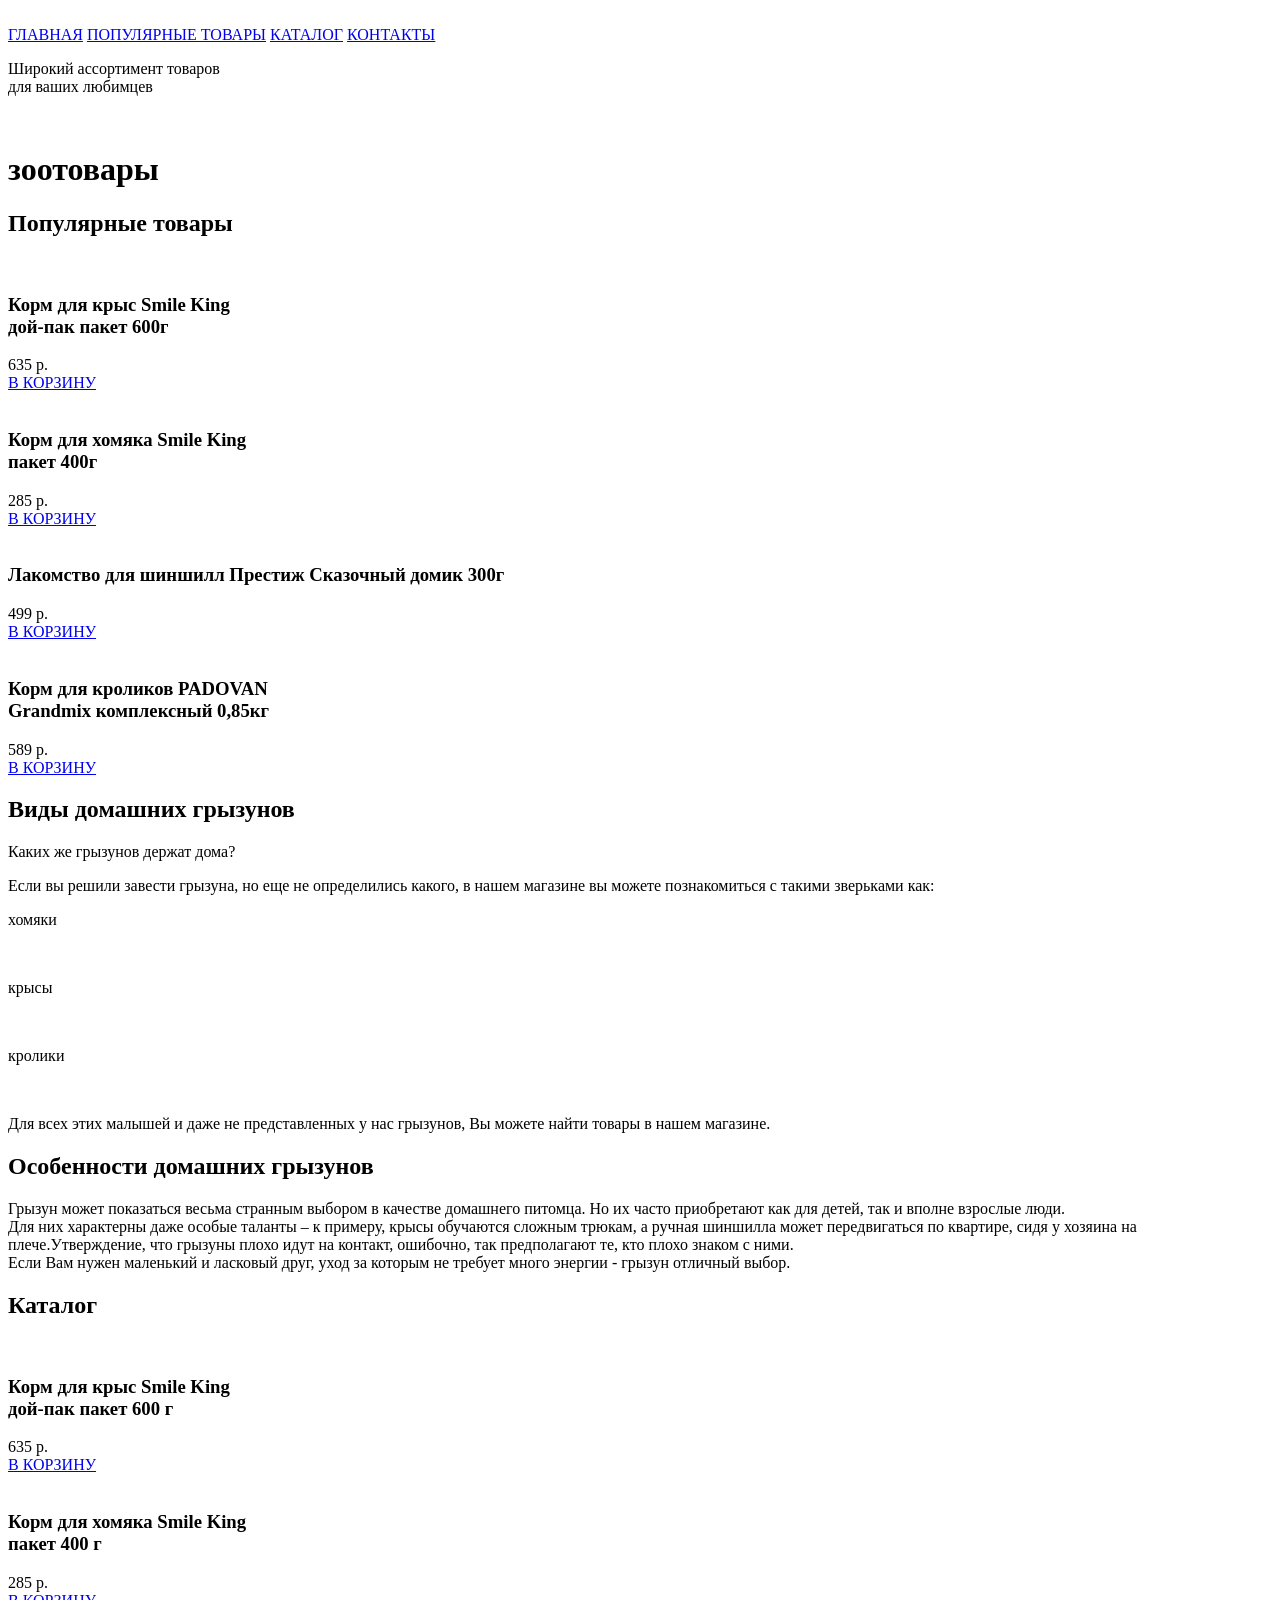
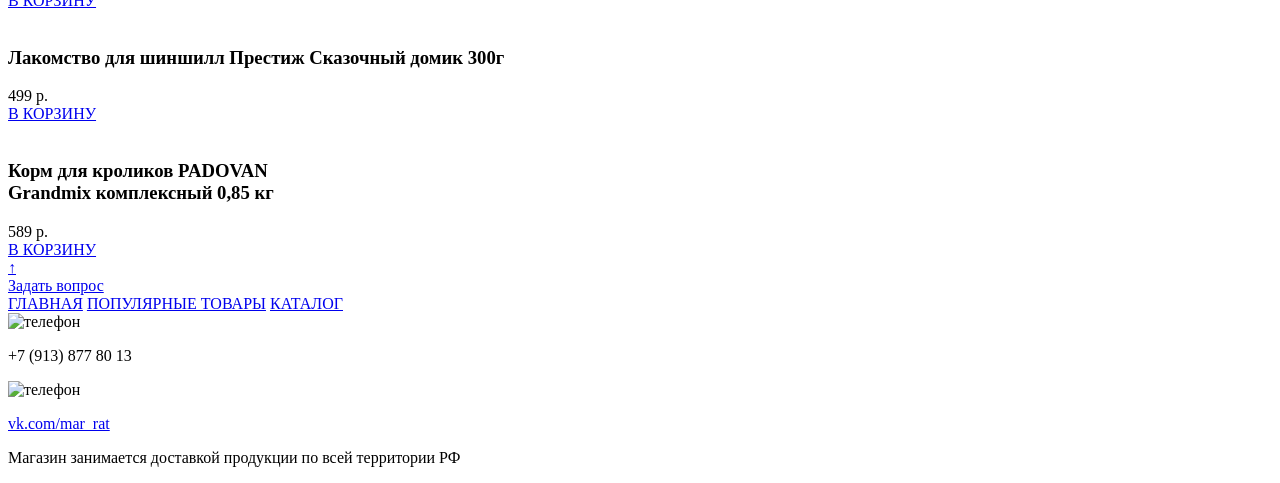
==== index.html @ 5a56268b "Add files via upload" ====
<!DOCTYPE html>
<html lang="ru">
<head>
    <meta charset="UTF-8">
    <meta name="viewport" content="width=device-width, initial-scale=1.0">
    <link rel="stylesheet" href="css/style.css">
    <title>RAT</title>
</head>
<body>
    <header>
        <div class="header__bottom">
            <div class="header__inner">
                <a class="header__logo" href="index.html"><img src="images/logo.png" alt=""></a>
                <nav class="nav">
                    <a class="nav__link" href="#" data-scroll="main">ГЛАВНАЯ</a>
                    <a class="nav__link" href="#" data-scroll="projects">ПОПУЛЯРНЫЕ ТОВАРЫ</a>
                    <a class="nav__link" href="#" data-scroll="services">КАТАЛОГ</a>
                    <a class="nav__link" href="#" data-scroll="footer">КОНТАКТЫ</a>
                </nav>
            </div>
        </div>
    </header>

    <div class="page" id="main">
        <div class="intro">
            <div class="container">
                <div class="intro__inner">
                    <p class="intro__subtitle">Широкий ассортимент товаров<br>для ваших любимцев</p>
					<img class="intro__title" src="images/title.png" alt="">
					<h1 class="intro__subtitle">зоотовары</h1>
                </div>
            </div>
        </div>


        <section class="section  section--services" id="projects">
            <div class="container">
                <h2 class="section__title">Популярные товары</h2>

                <div class="services">
                    <div class="services__item">
                        <img class="services__logo" src="images/services/service-1.png" alt="">
                        <div class="services__item-footer">
                            <h3 class="services__title">Корм для крыс Smile King<br>дой-пак пакет 600г</h3>
                            <div class="services__price">635 р.</div>
                            <a class="btn  btn--yellow  btn--sm" href="service-1.html">В КОРЗИНУ</a>
                        </div>
                    </div>

                    <div class="services__item">
                        <img class="services__logo" src="images/services/service-2.png" alt="">
                        <div class="services__item-footer">
                            <h3 class="services__title">Корм для хомяка Smile King<br>пакет 400г</h3>
                            <div class="services__price">285 р.</div>
                            <a class="btn  btn--yellow  btn--sm" href="service-2.html">В КОРЗИНУ</a>
                        </div>
                    </div>

                    <div class="services__item">
                        <img class="services__logo  services__logo--mb" src="images/services/service-3.png" alt="">
                        <div class="services__item-footer">
                            <h3 class="services__title">Лакомство для шиншилл Престиж Сказочный домик 300г</h3>
                            <div class="services__price">499 р.</div>
                            <a class="btn  btn--yellow  btn--sm" href="service-3.html">В КОРЗИНУ</a>
                        </div>
                    </div>

                    <div class="services__item">
                        <img class="services__logo" src="images/services/service-4.png" alt="">
                        <div class="services__item-footer">
                            <h3 class="services__title">Корм для кроликов PADOVAN<br>Grandmix комплексный 0,85кг</h3>
                            <div class="services__price">589 р.</div>
                            <a class="btn  btn--yellow  btn--sm" href="service-4.html">В КОРЗИНУ</a>
                        </div>
                    </div>
                </div>
            </div>
        </section>

        <section class="section  section--who-we-are">
            <div class="container">
                <h2 class="section__title">Виды  домашних грызунов</h2>
                <div class="who-we-are">
                    <p class="properties">
					Каких же грызунов держат дома?
				</p>
				<p class="properties">
					Если вы решили завести грызуна, но еще не определились какого, в нашем магазине вы можете познакомиться с такими зверьками как:
				</p>
				
				<div class="flex-con">
					<div class="card-g flex-column">
							
						<div class="flex-con flex-column">
							<p class="properties">хомяки</p>
							<div class="card-img">
								<img src="images/[jvzr.png" alt="" />
							</div>
						</div>
					</div>
					<div class="card-g flex-column">
							
						<div class="flex-con flex-column">
							<p class="properties">крысы</p>
							<div class="card-img">
								<img src="images/Без-имени-1.png" alt="" />
							</div>
						</div>
					</div>
					<div class="card-g flex-column">
							
						<div class="flex-con flex-column">
							<p class="properties">кролики</p>
							<div class="card-img">
								<img src="images/Без-имени-2.png" alt="" />
							</div>
						</div>
					</div>
					
				</div>
                </div>
                <p class="properties">
					Для всех этих малышей и даже не представленных у нас грызунов, Вы можете найти товары в нашем магазине.
				</p>
            </div>
        </section>
        </div>

        <section class="section  section--properties">
            <div class="container">
                <h2 class="section__title">Особенности домашних грызунов</h2>

                <p class="properties">
                	Грызун может показаться весьма странным выбором в качестве домашнего питомца. Но их часто приобретают как для детей, так и вполне взрослые люди.<br />
Для них характерны даже особые таланты – к примеру, крысы обучаются сложным трюкам, а ручная шиншилла может передвигаться по квартире, сидя у хозяина на плече.Утверждение, что грызуны плохо идут на контакт, ошибочно, так предполагают те, кто плохо знаком с ними. <br />
Если Вам нужен маленький и ласковый друг, уход за которым не требует много 
энергии  - грызун отличный выбор.
                </p>
            </div>
        </section>

        <section class="section  section--services" id="services">
            <div class="container">
            <div class="cont">
                <h2 class="section__title">Каталог</h2>

                <div class="services">
                    <div class="services__item">
                        <img class="services__logo" src="images/services/service-1.png" alt="">
                        <div class="services__item-footer">
                            <h3 class="services__title">Корм для крыс Smile King<br>дой-пак пакет 600 г</h3>
                            <div class="services__price">635 р.</div>
                            <a class="btn  btn--yellow  btn--sm" href="service-1.html">В КОРЗИНУ</a>
                        </div>
                    </div>

                    <div class="services__item">
                        <img class="services__logo" src="images/services/service-2.png" alt="">
                        <div class="services__item-footer">
                            <h3 class="services__title">Корм для хомяка Smile King<br>пакет 400 г</h3>
                            <div class="services__price">285 р.</div>
                            <a class="btn  btn--yellow  btn--sm" href="service-2.html">В КОРЗИНУ</a>
                        </div>
                    </div>

                    <div class="services__item">
                        <img class="services__logo  services__logo--mb" src="images/services/service-3.png" alt="">
                        <div class="services__item-footer">
                            <h3 class="services__title">Лакомство для шиншилл Престиж Сказочный домик 300г</h3>
                            <div class="services__price">499 р.</div>
                            <a class="btn  btn--yellow  btn--sm" href="service-3.html">В КОРЗИНУ</a>
                        </div>
                    </div>

                    <div class="services__item">
                        <img class="services__logo" src="images/services/service-4.png" alt="">
                        <div class="services__item-footer">
                            <h3 class="services__title">Корм для кроликов PADOVAN<br>Grandmix комплексный 0,85 кг</h3>
                            <div class="services__price">589 р.</div>
                            <a class="btn  btn--yellow  btn--sm" href="service-4.html">В КОРЗИНУ</a>
                        </div>
                    </div>
                </div>
                </div>
            </div>
            <div class="scroll-to-top">
                <a href="#" id="scrollToTopButton">&uarr;</a>
            </div>
            <a class="button-question" href="question.html">Задать вопрос</a>
    <script type="text/javascript" src="js/html5lightbox.js"></script>
    <script src="js/app.js"></script>
    <script src="js/slider.js"></script>

<footer class="footer" id="footer">
    <div class="container">
        <nav class="nav">
                    <a class="nav__link" href="#" data-scroll="main">ГЛАВНАЯ</a>
                    <a class="nav__link" href="#" data-scroll="projects">ПОПУЛЯРНЫЕ ТОВАРЫ</a>
                    <a class="nav__link" href="#" data-scroll="services">КАТАЛОГ</a>
                </nav>
                <div class="footer__contacts">
        			<div class="footer__contacts-item">
        			<img class="footer__contacts-logo" src=images/tel.png alt="телефон" width="30">
        			<p>+7 (913) 877 80 13</p></div>
          			 <div class="footer__contacts-item">
          			 <img class="footer__contacts-logo" src=images/vk.png alt="телефон" width="30">
          			 <p><a class="footer__contacts-anchor" href="http://vk.com/mar_rat" target="_blank">vk.com/mar_rat</a></p>
          			 </div>
        </div>
        <div class="footer__info  footer__info--mb">
        <p>Магазин занимается доставкой продукции по всей территории РФ</p>
</div>
    </div>
</footer>
</body>
</html>
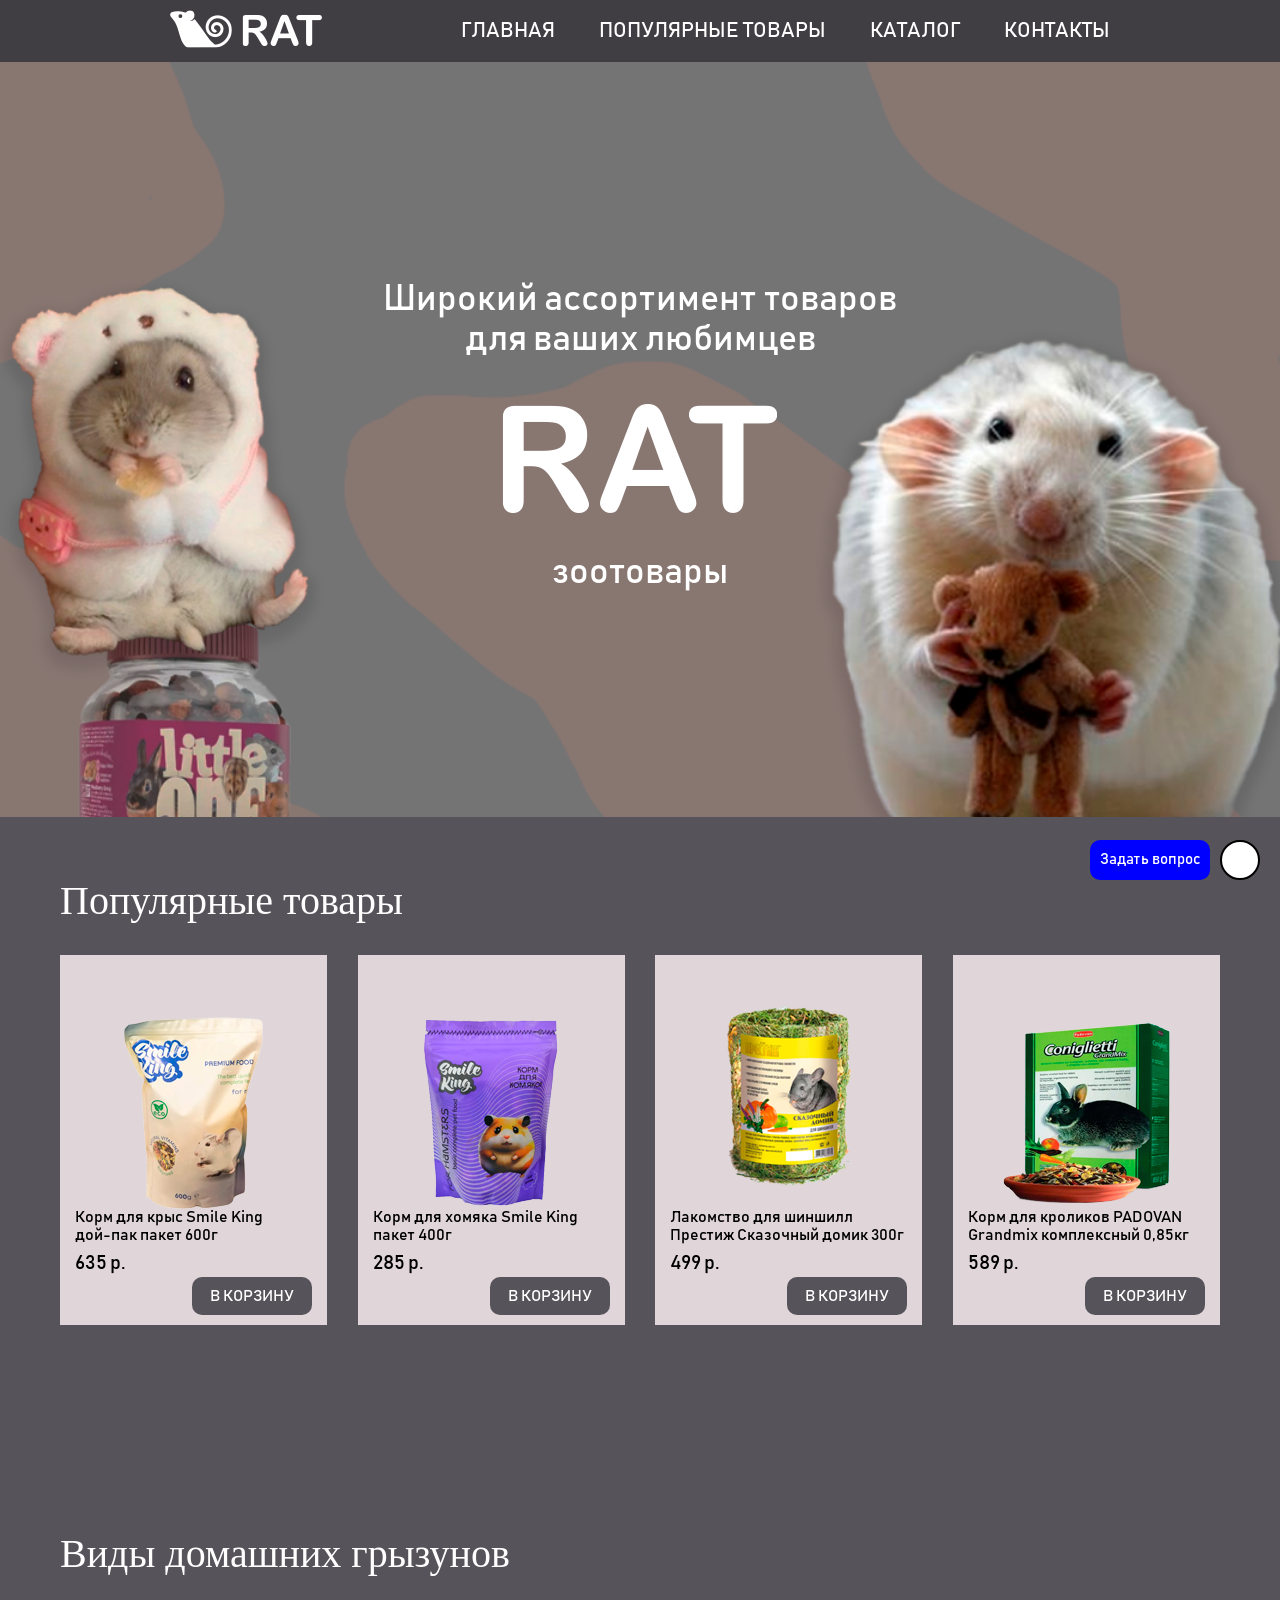
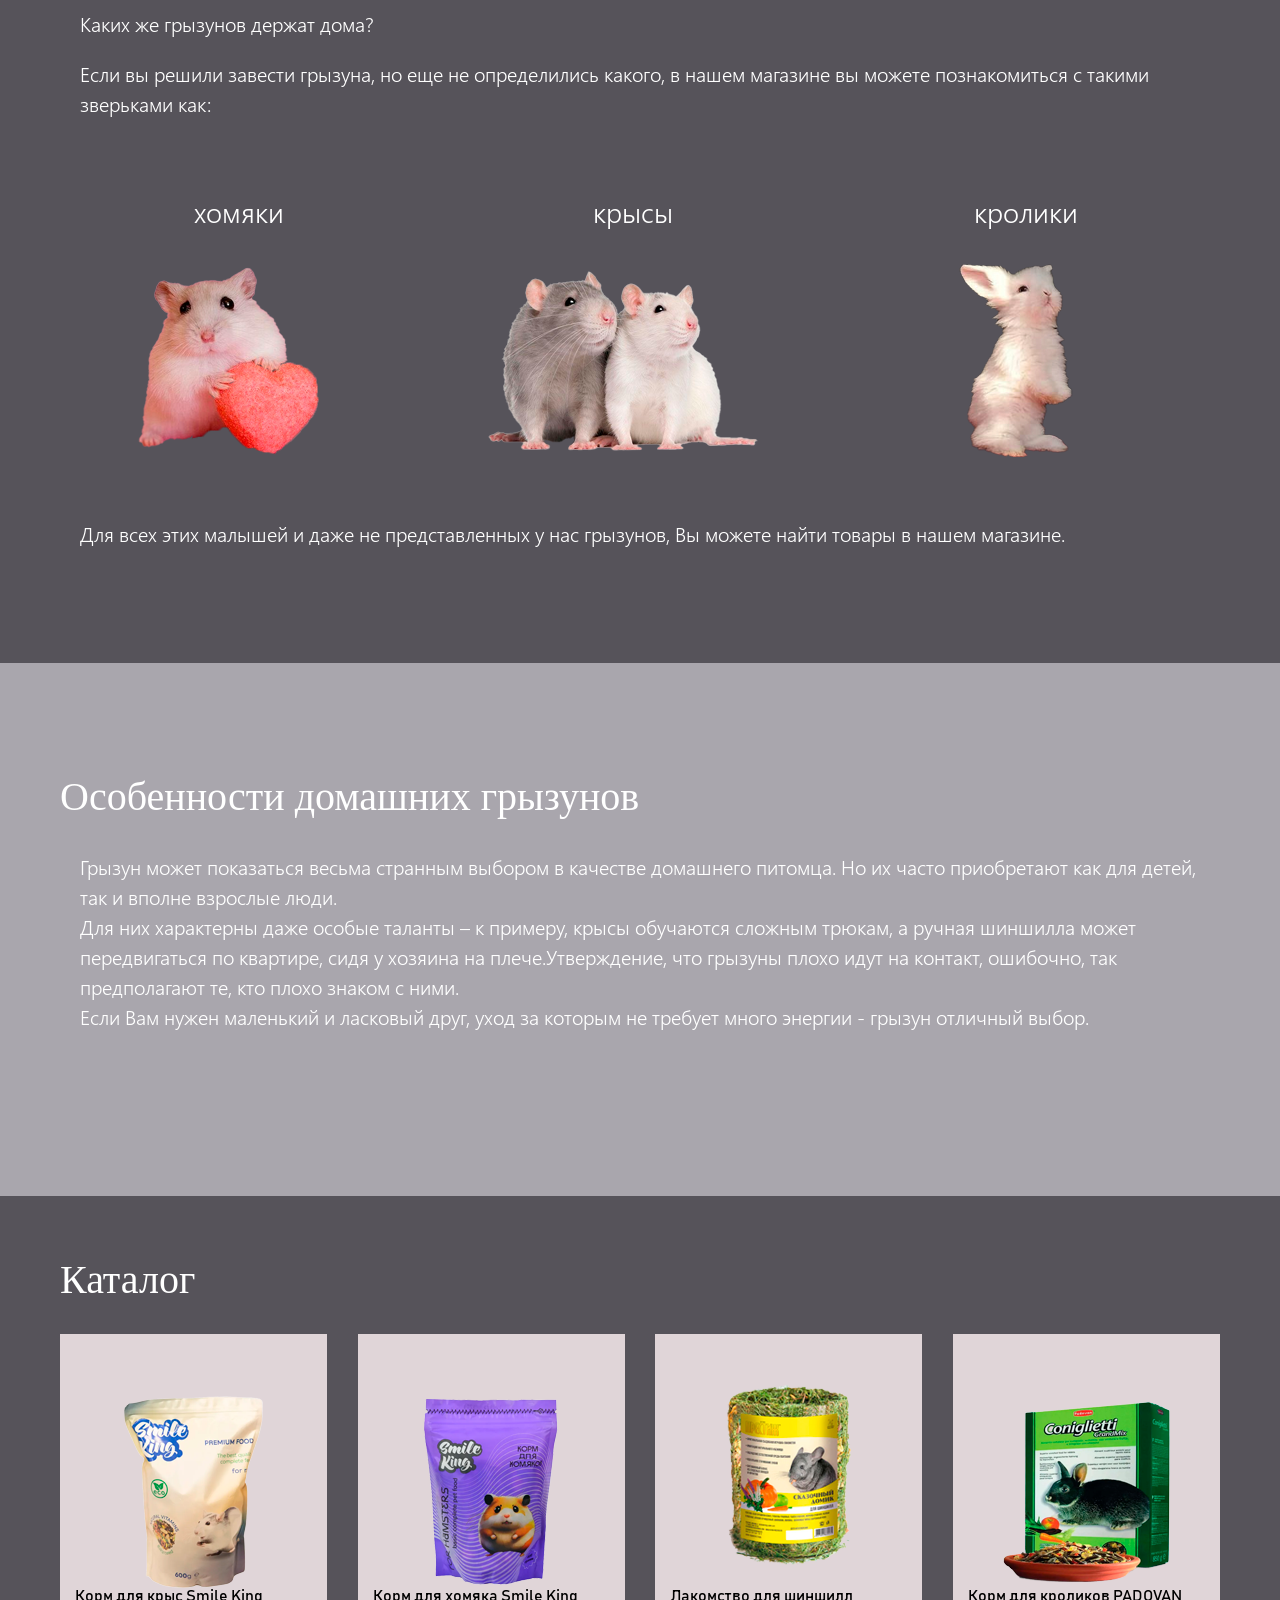
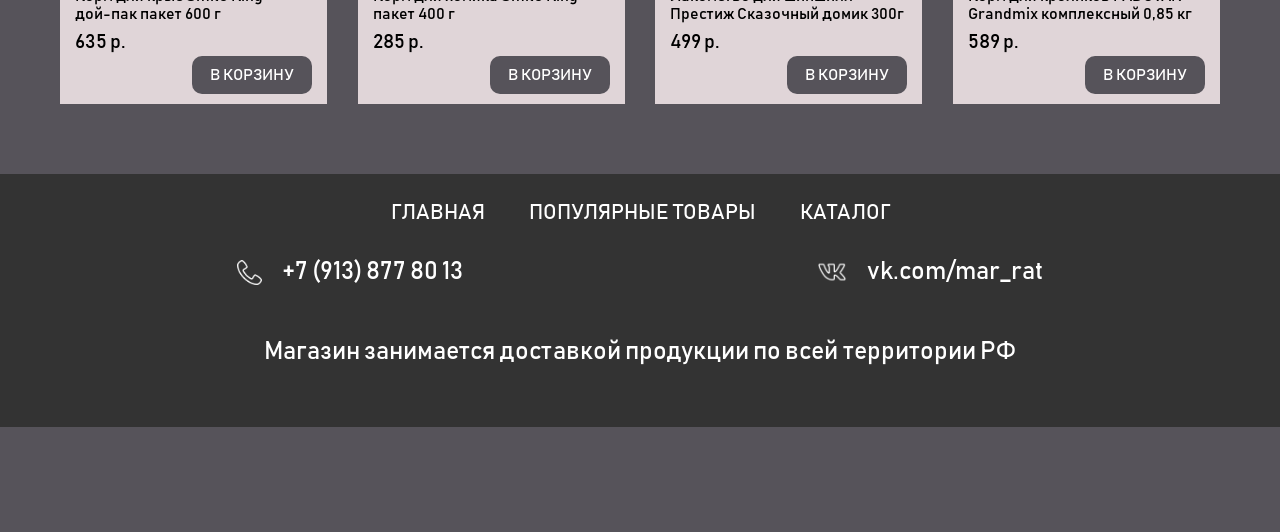
==== commit a7411f41: "Update index.html" ====
--- a/index.html
+++ b/index.html
@@ -200,7 +200,7 @@
                 </nav>
                 <div class="footer__contacts">
         			<div class="footer__contacts-item">
-        			<img class="footer__contacts-logo" src=images/tel.png alt="телефон" width="30">
+        			<img class="footer__contacts-logo" src=images/tel.png alt="телефон" width="25">
         			<p>+7 (913) 877 80 13</p></div>
           			 <div class="footer__contacts-item">
           			 <img class="footer__contacts-logo" src=images/vk.png alt="телефон" width="30">
@@ -213,4 +213,4 @@
     </div>
 </footer>
 </body>
-</html>+</html>
--- a/css/style.css
+++ b/css/style.css
@@ -0,0 +1,856 @@
+body {
+  margin: 0;
+  background-color: #56535aff;
+}
+body.no-scroll {
+  overflow: hidden;
+}
+
+*,
+*::before,
+*::after {
+  box-sizing: border-box;
+}
+
+h1, h2, h3, h4, h5, h6 {
+  margin: 0;
+}
+
+ul {
+  list-style: none;
+  margin: 0;
+  padding: 0;
+}
+
+@font-face {
+  font-family: "Bahnschrift";
+  src: url("../fonts/Bahnschrift.ttf");
+}
+@font-face {
+  font-family: "VeraCrouz";
+  src: url("../fonts/VeraCrouz.ttf");
+}
+@font-face {
+  font-family: "SegoeUI";
+  src: url("../fonts/SegoeUI.ttf");
+}
+.page {
+  display: flex;
+  flex-direction: column;
+  min-height: 100vh;
+  overflow: hidden;
+}
+
+.container {
+  width: 100%;
+  max-width: 1165px;
+  margin: 0 auto;
+  padding: 0 15px;
+}
+
+.btn {
+  padding: 10px 40px;
+  font-family: "Bahnschrift";
+  font-weight: 400;
+  font-size: 21px;
+  color: #f6d645;
+  line-height: 18px;
+  background-color: #000;
+  border: 0;
+  border-radius: 10px;
+  cursor: pointer;
+  text-decoration: none;
+}
+.btn--arrow-left {
+  background: url("../images/arrow-left.png") left no-repeat;
+}
+.btn--arrow-right {
+  background: url("../images/arrow-right.png") right no-repeat;
+}
+.btn--lg {
+  line-height: 30px;
+}
+.btn--sm {
+  padding-left: 18px;
+  padding-right: 18px;
+  align-self: flex-end;
+  font-size: 16px;
+}
+.btn--yellow {
+  background-color: #56535a;
+  color: #ffffffff;
+}
+.btn--dark-yellow {
+  background-color: #f6d645;
+  color: #000;
+}
+.btn:focus {
+  outline: 0;
+}
+
+.section--projects {
+  padding-top: 115px;
+}
+.section--who-we-are {
+  padding: 115px 0 95px;
+}
+.section--properties {
+  padding: 125px 0 145px;
+ background-color: #a9a6ad;
+}
+.section--services {
+  padding: 75px 0 105px;
+}
+.section--voices {
+  padding: 110px 0 215px;
+}
+
+.section__title {
+  margin-bottom: 45px;
+  font-family: "Segoe UI";
+  font-weight: 400;
+  font-size: 40px;
+  color: #ffffffff;
+  line-height: 18px;
+}
+.section__title--services {
+  margin-bottom: 55px;
+  color: #000;
+}
+.section__title--voices {
+  margin-bottom: 60px;
+}
+
+.arrows {
+  display: flex;
+  justify-content: space-between;
+  align-items: center;
+}
+
+.header__top {
+  padding: 15px 0;
+  background-color: #f6d645;
+}
+
+.header__inner {
+  display: flex;
+  justify-content: space-between;
+  align-items: center;
+  width: 100%;
+  max-width: 940px;
+  margin: 0 auto;
+}
+
+.header__phone {
+  font-family: "Bahnschrift";
+  font-weight: 400;
+  font-size: 21px;
+  color: #000;
+  line-height: 18px;
+}
+
+.header__phone a {
+  color: inherit;
+  text-decoration: none;
+}
+.header__phone a:hover {
+  text-decoration: underline;
+}
+
+.header__bottom {
+  padding: 10px 0;
+  background-color: #403e43ff
+}
+
+.nav__link {
+  margin-left: 40px;
+  font-family: "Bahnschrift";
+  font-weight: 400;
+  font-size: 21px;
+  color: #ffffffff;
+  line-height: 38.45px;
+  text-decoration: none;
+}
+.nav__link:first-child {
+  margin-left: 0;
+}
+.nav__link:hover {
+  text-decoration: underline;
+}
+
+.intro {
+  display: flex;
+  flex-direction: column;
+  justify-content: center;
+  width: 100%;
+  height: 755px;
+  background: url("../images/intro.jpg") center no-repeat;
+  background-size: cover;
+}
+
+.intro__inner {
+  width: 100%;
+  max-width: 710px;
+  margin: 0 auto;
+  text-align: center;
+}
+
+.intro__title {
+  margin-bottom: 35px;
+}
+
+.intro__subtitle {
+  margin-bottom: 45px;
+  font-family: "Bahnschrift";
+  font-weight: 400;
+  font-size: 36px;
+  color: #ffffffff;
+  line-height: 40px;
+}
+
+.projects {
+  display: flex;
+  justify-content: space-between;
+  align-items: center;
+  margin-bottom: 45px;
+}
+
+.projects__item {
+  width: 30%;
+  box-shadow: 7px 7px 7px #da9846;
+  cursor: pointer;
+}
+.projects__item img {
+  display: block;
+  width: 100%;
+  height: 100%;
+  object-fit: cover;
+}
+
+.who-we-are {
+  padding-right: 35px;
+}
+
+.who-we-are__info {
+  font-family: "Bahnschrift";
+  font-weight: 400;
+  font-size: 23px;
+  color: #ffffffff;
+  line-height: 22px;
+}
+.who-we-are__info a {
+  color: inherit;
+  text-decoration: none;
+}
+.who-we-are__info a:hover {
+  text-decoration: underline;
+}
+
+.subscribe {
+  padding: 45px 0 40px;
+  background-color: #f6d645;
+}
+
+.subscribe__inner {
+  display: flex;
+  justify-content: space-between;
+  align-items: center;
+}
+
+.subscribe__left {
+  font-family: "Bahnschrift";
+  font-weight: 400;
+  font-size: 18px;
+  color: #000;
+  line-height: 30px;
+}
+.subscribe__left a {
+  color: inherit;
+  text-decoration: none;
+}
+.subscribe__left a:hover {
+  text-decoration: underline;
+}
+
+.properties {
+  padding-left: 20px;
+  font-family: "SegoeUI";
+  font-weight: 400;
+  font-size: 20px;
+  color: #ffffffff;
+  line-height: 30px;
+}
+
+.services {
+  display: flex;
+  justify-content: space-between;
+  align-items: center;
+}
+
+.services__item {
+  display: flex;
+  flex-direction: column;
+  justify-content: center;
+  width: 23%;
+  height: 370px;
+  position: relative;
+  background-color: #e0d5d8;
+}
+
+.services__polygon {
+  position: absolute;
+  top: 0;
+  left: 0;
+  z-index: 1;
+}
+
+.services__logo {
+  margin: 0 auto 55px;
+  position: relative;
+  z-index: 2;
+}
+.services__logo--mb {
+  margin-bottom: 90px;
+}
+
+.services__item-footer {
+  display: flex;
+  flex-direction: column;
+  justify-content: center;
+  width: 100%;
+  padding: 10px 15px;
+  position: absolute;
+  bottom: 0;
+  left: 0;
+  z-index: 1;
+}
+
+.services__title {
+  margin-bottom: 10px;
+  font-family: "Bahnschrift";
+  font-weight: 400;
+  font-size: 16px;
+  color: #000;
+  line-height: 18px;
+}
+
+.services__price {
+  margin-bottom: 5px;
+  font-family: "Bahnschrift";
+  font-weight: 400;
+  font-size: 20px;
+  color: #000;
+  line-height: 18px;
+}
+
+.voices {
+  position: relative;
+}
+
+.voices__item {
+  min-height: 165px;
+}
+
+.voices__content {
+  display: flex;
+  align-items: center;
+  margin-bottom: 15px;
+}
+
+.voices__photo {
+  margin-right: 15px;
+}
+
+.voices__info {
+  font-family: "Bahnschrift";
+  font-weight: 400;
+  font-size: 16px;
+  color: #fff343;
+  line-height: 20px;
+}
+
+.voices__name {
+  font-family: "VeraCrouz";
+  font-weight: 400;
+  font-size: 55px;
+  color: #fff343;
+  line-height: 38.92px;
+}
+
+.footer {
+  padding: 60px 0;
+  background-color: #f6d645;
+}
+
+.footer__contacts {
+  display: flex;
+  justify-content: space-around;
+  align-items: center;
+  font-family: "Bahnschrift";
+  color: #ffffffff;
+}
+
+.footer__contacts-item {
+  display: flex;
+  align-items: center;
+  font-size: 25px;
+  color: #ffffffff;
+}
+
+.footer__contacts-logo {
+  margin-right: 20px;
+}
+
+.footer__contacts-data {
+  display: flex;
+  flex-direction: column;
+}
+
+.footer__contacts-anchor {
+  font-family: "Bahnschrift";
+  font-weight: 400;
+  font-size: 25px;
+  color: #ffffffff;
+  line-height: 30px;
+  text-decoration: none;
+}
+.footer__contacts-anchor:hover {
+  text-decoration: underline;
+}
+
+.footer__info {
+  padding: 0 5px;
+  font-family: "Bahnschrift";
+  font-weight: 400;
+  font-size: 25px;
+  color: #ffffffff;
+  line-height: 30px;
+  text-align: center;
+}
+.footer__info--mb {
+  margin-bottom: 40px;
+}
+
+.slick-arrow {
+  padding: 10px 40px;
+  font-family: "Bahnschrift";
+  font-weight: 400;
+  font-size: 21px;
+  color: #f6d645;
+  line-height: 18px;
+  background-color: #000;
+  border: 0;
+  border-radius: 10px;
+  cursor: pointer;
+  text-decoration: none;
+  position: absolute;
+  bottom: -70px;
+  z-index: 1;
+}
+.slick-arrow:focus {
+  outline: 0;
+}
+
+.slick-prev {
+  left: 0;
+  background: url("../images/arrow-left.png") left no-repeat;
+}
+
+.slick-next {
+  right: 0;
+  background: url("../images/arrow-right.png") right no-repeat;
+}
+
+#html5lightbox-watermark {
+  visibility: hidden;
+}
+
+.modal {
+  display: none;
+  padding: 30px 15px;
+  overflow-y: auto;
+  background-color: rgba(0, 0, 0, 0.9);
+  position: fixed;
+  width: 100%;
+  height: 100%;
+  top: 0;
+  left: 0;
+  z-index: 2000;
+}
+.modal.show {
+  display: block;
+}
+
+.modal__inner {
+  display: flex;
+  justify-content: center;
+  align-items: center;
+  min-height: 100%;
+}
+
+.modal__content {
+  width: 100%;
+  max-width: 400px;
+  padding: 25px;
+  position: relative;
+  text-align: center;
+  background-color: #fff;
+  opacity: 0;
+  transform: scale(0.5);
+  transition: opacity 0.2s ease-out, transform 0.2s ease-out;
+}
+
+.modal__close {
+  padding: 0;
+  background: none;
+  border: 0;
+  cursor: pointer;
+  position: absolute;
+  width: 20px;
+  height: 20px;
+  top: -20px;
+  right: -30px;
+  z-index: 1;
+  transition: transform 0.2s linear;
+}
+.modal__close img {
+  display: block;
+}
+.modal__close:focus {
+  outline: 0;
+}
+
+.modal__info {
+  font-family: "Bahnschrift";
+  font-weight: 400;
+  font-size: 25px;
+  color: #000;
+  line-height: 30px;
+}
+
+.request-form {
+  padding: 110px 0;
+  background: url("../images/intro.jpg") center no-repeat;
+  background-size: cover;
+}
+
+.not-found-form {
+  padding: 110px 0;
+  background-size: cover;
+}
+
+.request-form__content {
+  display: flex;
+  flex-direction: column;
+  justify-content: center;
+  align-items: center;
+}
+
+.request-form__top {
+  margin-bottom: 50px;
+  text-align: center;
+}
+
+.request-form__title {
+  margin-bottom: 10px;
+}
+
+.request-form__title,
+.request-form__subtitle {
+  font-family: "Bahnschrift";
+  font-weight: 400;
+  font-size: 25px;
+  color: #f6d645;
+  line-height: 30px;
+}
+
+.form__group {
+  margin-bottom: 25px;
+}
+
+.input {
+  display: block;
+  width: 100%;
+  font-family: "Bahnschrift";
+  font-weight: 400;
+  font-size: 21px;
+  color: #f6d645;
+  line-height: 38.45px;
+  background: none;
+  border: 0;
+  border-bottom: 1px solid rgba(255, 255, 255, 0.25);
+  transition: border-bottom-color 0.2s linear;
+}
+.input:focus {
+  outline: 0;
+  border-bottom: 1px solid #f6d645;
+}
+.input::placeholder {
+  color: #f6d645;
+}
+
+/* Slider */
+.slick-slider
+{
+    position: relative;
+
+    display: block;
+    box-sizing: border-box;
+
+    -webkit-user-select: none;
+       -moz-user-select: none;
+        -ms-user-select: none;
+            user-select: none;
+
+    -webkit-touch-callout: none;
+    -khtml-user-select: none;
+    -ms-touch-action: pan-y;
+        touch-action: pan-y;
+    -webkit-tap-highlight-color: transparent;
+}
+
+.slick-list
+{
+    position: relative;
+
+    display: block;
+    overflow: hidden;
+
+    margin: 0;
+    padding: 0;
+}
+.slick-list:focus
+{
+    outline: none;
+}
+.slick-list.dragging
+{
+    cursor: pointer;
+    cursor: hand;
+}
+
+.slick-slider .slick-track,
+.slick-slider .slick-list
+{
+    -webkit-transform: translate3d(0, 0, 0);
+       -moz-transform: translate3d(0, 0, 0);
+        -ms-transform: translate3d(0, 0, 0);
+         -o-transform: translate3d(0, 0, 0);
+            transform: translate3d(0, 0, 0);
+}
+
+.slick-track
+{
+    position: relative;
+    top: 0;
+    left: 0;
+
+    display: block;
+    margin-left: auto;
+    margin-right: auto;
+}
+.slick-track:before,
+.slick-track:after
+{
+    display: table;
+
+    content: '';
+}
+.slick-track:after
+{
+    clear: both;
+}
+.slick-loading .slick-track
+{
+    visibility: hidden;
+}
+
+.slick-slide
+{
+    display: none;
+    float: left;
+
+    height: 100%;
+    min-height: 1px;
+}
+[dir='rtl'] .slick-slide
+{
+    float: right;
+}
+.slick-slide img
+{
+    display: block;
+}
+.slick-slide.slick-loading img
+{
+    display: none;
+}
+.slick-slide.dragging img
+{
+    pointer-events: none;
+}
+.slick-initialized .slick-slide
+{
+    display: block;
+}
+.slick-loading .slick-slide
+{
+    visibility: hidden;
+}
+.slick-vertical .slick-slide
+{
+    display: block;
+
+    height: auto;
+
+    border: 1px solid transparent;
+}
+.slick-arrow.slick-hidden {
+    display: none;
+}
+
+.buttonup {
+width:88px; 
+height: 130px;
+position:fixed;
+bottom:20px;
+right:50px;
+}
+
+.button-question {
+	display: flex;
+	justify-content: center;
+	align-items: center;
+	font-family: "Bahnschrift";
+  font-weight: 400;
+  font-size: 15px;
+  color: #ffffffff;
+  line-height: 18px;
+  border: 0;
+  border-radius: 10px;
+  cursor: pointer;
+  text-decoration: none;
+   background-color: #0000ffff;
+  color: #ffffffff;
+  line-height: 30px;
+  width:120px; 
+  height:40px;
+  position:fixed;
+  bottom:20px;
+  right:70px;
+}
+
+.flex-con {
+	display: flex;
+	height: 100%;
+	align-items: center;
+	justify-content: space-between;
+	flex-wrap: wrap;
+}
+	
+.card-g {
+	margin-top: 30px;
+	height: 300px;
+
+	border-radius: 25px;
+	width: 30%;
+	margin-bottom: 30px;
+	color: #000;
+}
+
+.card-g p {
+	font-size: 28px;
+	color: #fff;
+}
+
+.card-img {
+	display: flex;
+	flex: 1 1 auto;
+	align-items: center;
+}
+
+.flex-column {
+	display: flex;
+	flex-direction: column;
+	flex: 0 1 auto;
+}
+.scroll-to-top {
+  position: fixed;
+  bottom: 20px;
+  right: 20px;
+  z-index: 1000;
+  background-color: #fff;
+  color: #000;
+  width: 40px;
+  height: 40px;
+  text-align: center;
+  border-radius: 50%;
+  line-height: 40px;
+  font-size: 20px;
+  cursor: pointer;
+  border: 2px solid #000;
+}
+
+.scroll-to-top:hover {
+  background-color: #ccc;
+}
+#askQuestionBtn {
+  position: fixed;
+  bottom: 20px; 
+  right: 70px; 
+  z-index: 999; 
+}
+#slide {
+  text-align: center;
+}
+
+#orderNumber, #questionInput {
+  display: block;
+  margin: 10px auto;
+  width: 80%;
+  padding: 5px;
+  font-size: 16px;
+}
+
+#orderNumber::placeholder, #questionInput::placeholder {
+  color: #999; 
+}
+#openSlideButton {
+  position: fixed;
+  bottom: 20px; 
+  right: 70px; 
+  background-color: #007bff; 
+  color: #fff; 
+  padding: 10px 20px; 
+  border: none;
+  border-radius: 5px;
+  cursor: pointer;
+  z-index: 1000; 
+}
+
+.footer {
+  background-color: #333; 
+  color: #fff; 
+  text-align: center;
+  padding: 20px 10px;
+  width: 100%;
+}
+
+.footer a {
+  color: #ffffffff;
+  text-decoration: none;
+}
+
+.footer a:hover {
+  text-decoration: underline;
+}
+
+.container {
+  max-width: 1200px;
+  margin: auto;
+  padding: 0 20px;
+}
+
+.cont{
+	margin-bottom: 70px;
+}
